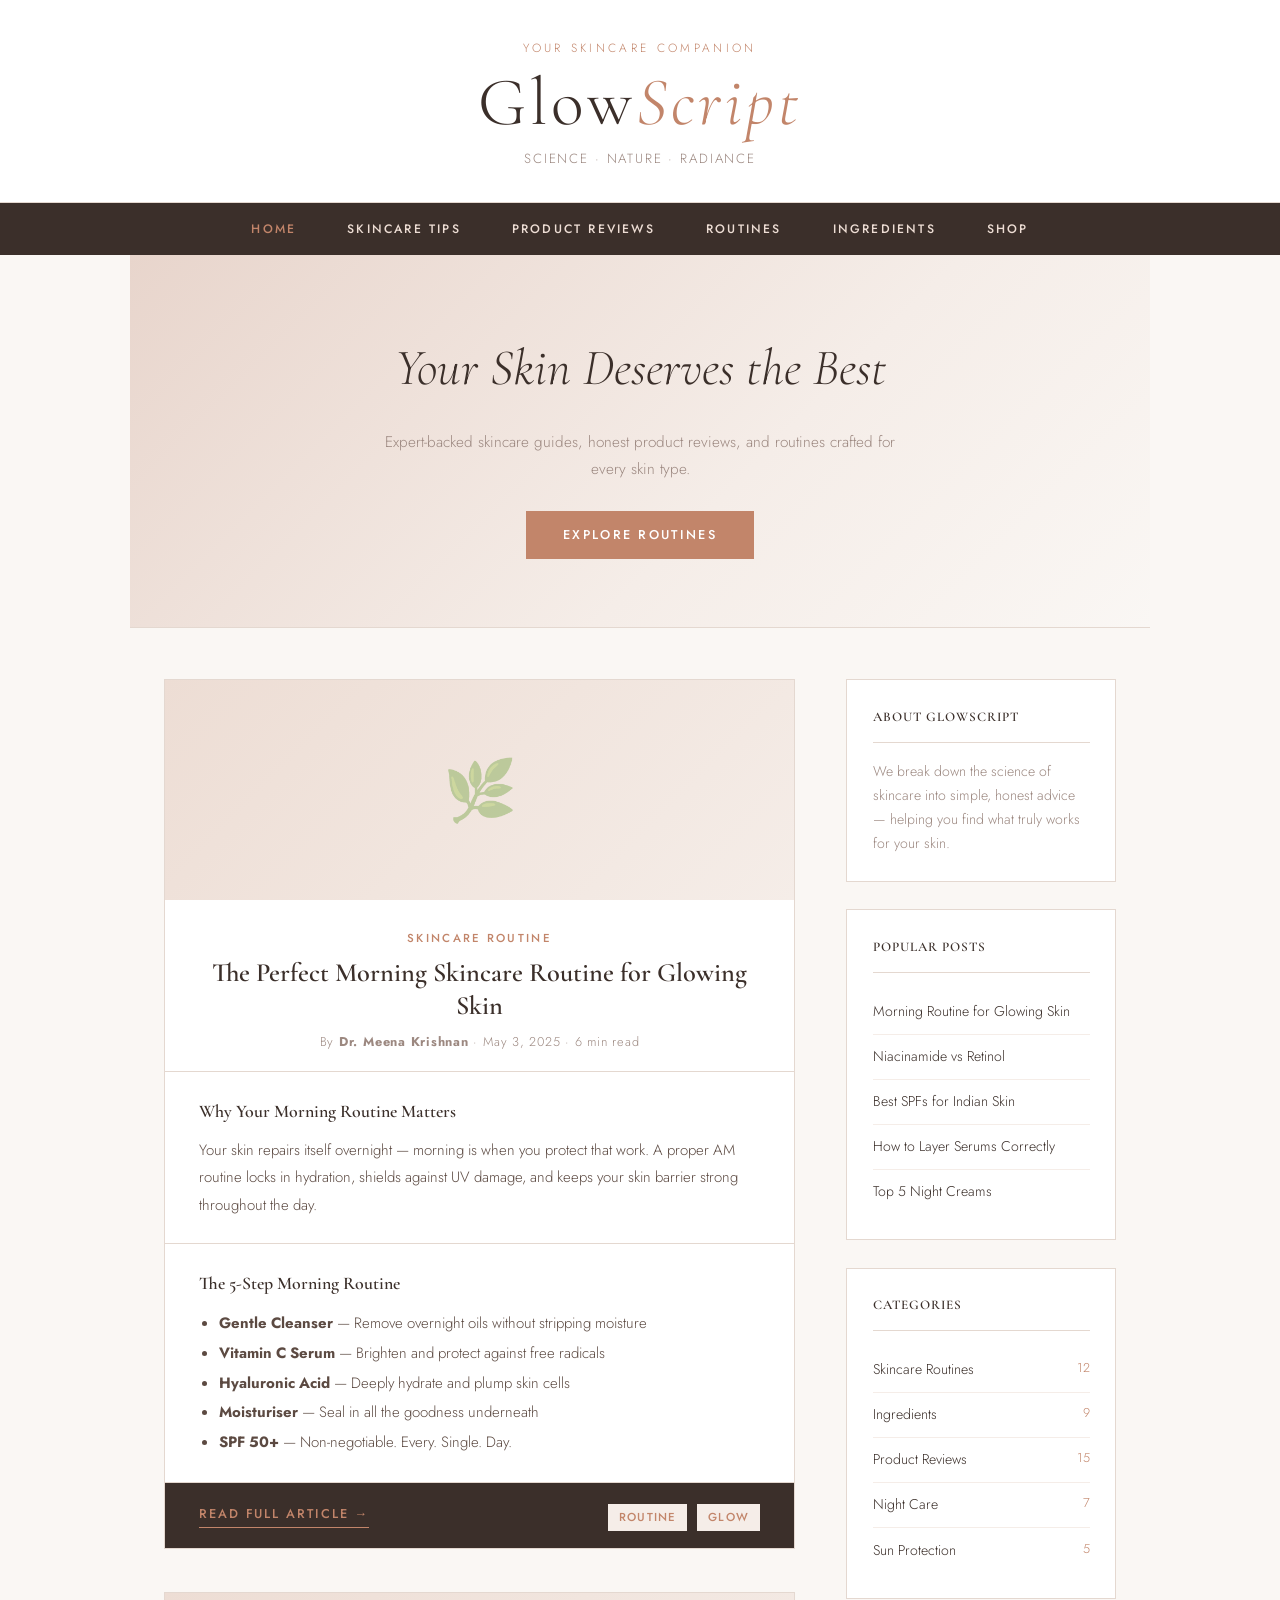
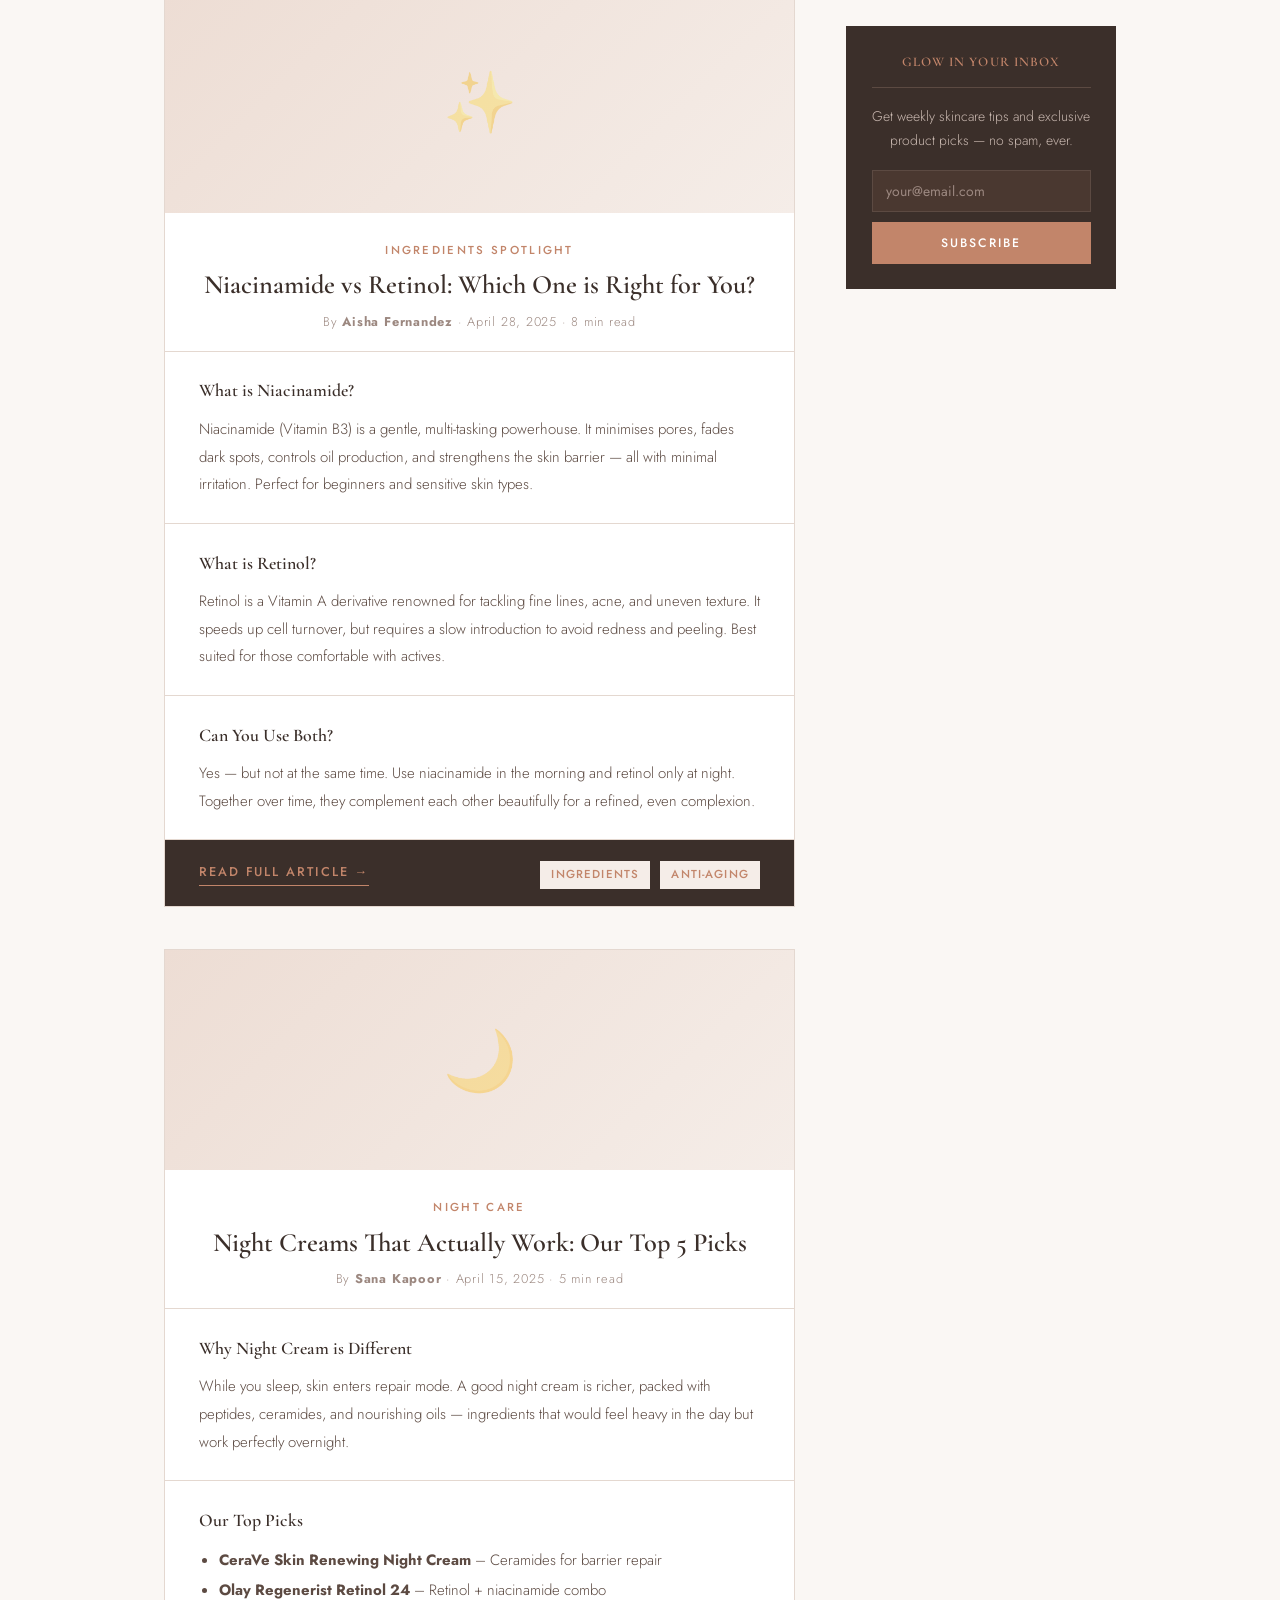
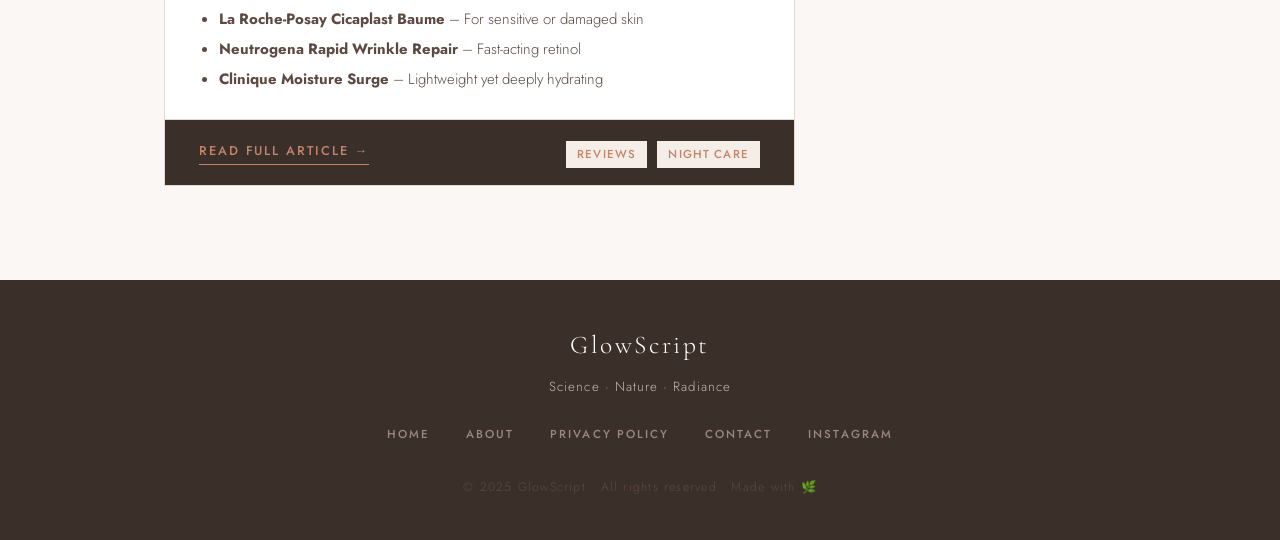
==== Day 2/Task 1/index.html @ 29b2f8ce "Added new folder" ====
<!DOCTYPE html>
<html lang="en">
<head>
  <meta charset="UTF-8" />
  <meta name="viewport" content="width=device-width, initial-scale=1.0"/>
  <title>GlowScript – Skincare Blog</title>
  <link href="https://fonts.googleapis.com/css2?family=Cormorant+Garamond:ital,wght@0,300;0,400;0,600;1,300;1,400&family=Jost:wght@300;400;500;600&display=swap" rel="stylesheet"/>
  <style>
    *, *::before, *::after { box-sizing: border-box; margin: 0; padding: 0; }

    :root {
      --rose:    #c2856a;
      --blush:   #f5ede8;
      --petal:   #edddd4;
      --cream:   #faf7f4;
      --bark:    #3b2f2a;
      --muted:   #9c8880;
      --border:  #e4d8d0;
      --white:   #ffffff;
    }

    html { font-size: 17px; scroll-behavior: smooth; }

    body {
      background: var(--cream);
      color: var(--bark);
      font-family: 'Jost', sans-serif;
      font-weight: 300;
      line-height: 1.8;
    }

    /* ════════════════════════
       HEADER
    ════════════════════════ */
    header {
      background: var(--white);
      border-bottom: 1px solid var(--border);
      padding: 2.2rem 2rem 1.8rem;
      text-align: center;
    }

    header p.tagline-top {
      font-size: 0.7rem;
      letter-spacing: 0.28em;
      text-transform: uppercase;
      color: var(--rose);
      margin-bottom: 0.6rem;
    }

    header h1 {
      font-family: 'Cormorant Garamond', serif;
      font-size: clamp(2.6rem, 6vw, 4rem);
      font-weight: 300;
      letter-spacing: 0.06em;
      color: var(--bark);
      line-height: 1;
    }

    header h1 em {
      font-style: italic;
      color: var(--rose);
    }

    header p.tagline-bottom {
      font-size: 0.78rem;
      letter-spacing: 0.14em;
      color: var(--muted);
      margin-top: 0.6rem;
      text-transform: uppercase;
    }

    /* ════════════════════════
       NAV
    ════════════════════════ */
    nav {
      background: var(--bark);
    }

    nav ul {
      list-style: none;
      display: flex;
      justify-content: center;
      flex-wrap: wrap;
      max-width: 960px;
      margin: 0 auto;
    }

    nav ul li a {
      display: block;
      padding: 0.9rem 1.5rem;
      text-decoration: none;
      color: var(--petal);
      font-size: 0.72rem;
      letter-spacing: 0.18em;
      text-transform: uppercase;
      font-weight: 500;
      transition: color 0.2s;
    }

    nav ul li a:hover,
    nav ul li a.active {
      color: var(--rose);
    }

    /* ════════════════════════
       HERO BANNER (section inside main)
    ════════════════════════ */
    .hero {
      background: linear-gradient(135deg, #e8d5cc 0%, #f5ede8 60%, #faf7f4 100%);
      padding: 4rem 2rem;
      text-align: center;
      border-bottom: 1px solid var(--border);
    }

    .hero h2 {
      font-family: 'Cormorant Garamond', serif;
      font-size: clamp(1.8rem, 4vw, 3rem);
      font-weight: 300;
      font-style: italic;
      color: var(--bark);
      margin-bottom: 0.8rem;
    }

    .hero p {
      font-size: 0.9rem;
      color: var(--muted);
      max-width: 520px;
      margin: 0 auto 1.6rem;
    }

    .hero a.btn {
      display: inline-block;
      padding: 0.75rem 2.2rem;
      background: var(--rose);
      color: var(--white);
      text-decoration: none;
      font-size: 0.75rem;
      letter-spacing: 0.18em;
      text-transform: uppercase;
      font-weight: 500;
      transition: background 0.25s;
    }

    .hero a.btn:hover { background: var(--bark); }

    /* ════════════════════════
       MAIN LAYOUT
    ════════════════════════ */
    main {
      max-width: 1020px;
      margin: 0 auto;
    }

    .content-wrap {
      display: grid;
      grid-template-columns: 1fr 270px;
      gap: 3rem;
      padding: 3rem 2rem;
      align-items: start;
    }

    /* ════════════════════════
       ARTICLES
    ════════════════════════ */
    article {
      background: var(--white);
      border: 1px solid var(--border);
      margin-bottom: 2.5rem;
      overflow: hidden;
    }

    /* article image placeholder */
    article figure {
      width: 100%;
      height: 220px;
      background: linear-gradient(135deg, var(--petal), var(--blush));
      display: flex;
      align-items: center;
      justify-content: center;
      overflow: hidden;
    }

    article figure img {
      width: 100%;
      height: 100%;
      object-fit: cover;
      display: block;
    }

    article figure figcaption {
      display: none;
    }

    /* fallback emoji label when no real img */
    article figure span {
      font-size: 3.5rem;
      opacity: 0.35;
    }

    article header {
      padding: 1.6rem 2rem 1rem;
      border-bottom: 1px solid var(--border);
    }

    article header .category {
      font-size: 0.68rem;
      letter-spacing: 0.2em;
      text-transform: uppercase;
      color: var(--rose);
      font-weight: 500;
      margin-bottom: 0.5rem;
    }

    article header h2 {
      font-family: 'Cormorant Garamond', serif;
      font-size: 1.55rem;
      font-weight: 600;
      line-height: 1.25;
      color: var(--bark);
    }

    article header p.meta {
      margin-top: 0.5rem;
      font-size: 0.75rem;
      color: var(--muted);
      letter-spacing: 0.06em;
    }

    article section {
      padding: 1.4rem 2rem;
      border-bottom: 1px solid var(--border);
    }

    article section h3 {
      font-family: 'Cormorant Garamond', serif;
      font-size: 1.05rem;
      font-weight: 600;
      color: var(--bark);
      margin-bottom: 0.5rem;
    }

    article section p {
      font-size: 0.88rem;
      color: #5c4a42;
      line-height: 1.85;
    }

    article section ul {
      padding-left: 1.2rem;
      font-size: 0.88rem;
      color: #5c4a42;
      line-height: 2;
    }

    article footer {
      padding: 1rem 2rem;
      display: flex;
      align-items: center;
      justify-content: space-between;
      flex-wrap: wrap;
      gap: 0.5rem;
    }

    article footer a.read-more {
      font-size: 0.75rem;
      letter-spacing: 0.15em;
      text-transform: uppercase;
      color: var(--rose);
      text-decoration: none;
      font-weight: 500;
      border-bottom: 1px solid var(--rose);
      padding-bottom: 1px;
      transition: color 0.2s, border-color 0.2s;
    }

    article footer a.read-more:hover {
      color: var(--bark);
      border-color: var(--bark);
    }

    article footer .tags span {
      display: inline-block;
      background: var(--blush);
      color: var(--rose);
      font-size: 0.68rem;
      letter-spacing: 0.1em;
      text-transform: uppercase;
      padding: 0.2rem 0.65rem;
      margin-left: 0.3rem;
      font-weight: 500;
    }

    /* ════════════════════════
       ASIDE / SIDEBAR
    ════════════════════════ */
    aside {
      position: sticky;
      top: 2rem;
    }

    aside section {
      background: var(--white);
      border: 1px solid var(--border);
      padding: 1.5rem;
      margin-bottom: 1.6rem;
    }

    aside section h4 {
      font-family: 'Cormorant Garamond', serif;
      font-size: 1rem;
      font-weight: 600;
      color: var(--bark);
      letter-spacing: 0.08em;
      padding-bottom: 0.7rem;
      border-bottom: 1px solid var(--border);
      margin-bottom: 1rem;
      text-transform: uppercase;
      font-size: 0.78rem;
    }

    aside section p {
      font-size: 0.83rem;
      color: var(--muted);
      line-height: 1.7;
    }

    aside section ul {
      list-style: none;
    }

    aside section ul li {
      padding: 0.55rem 0;
      border-bottom: 1px solid var(--blush);
      font-size: 0.83rem;
    }

    aside section ul li:last-child { border: none; }

    aside section ul li a {
      color: var(--bark);
      text-decoration: none;
      transition: color 0.2s;
    }

    aside section ul li a:hover { color: var(--rose); }

    aside section ul li span {
      float: right;
      color: var(--rose);
      font-size: 0.75rem;
    }

    /* newsletter box */
    aside .newsletter {
      background: var(--bark);
      border: none;
      color: var(--cream);
      text-align: center;
    }

    aside .newsletter h4 {
      color: var(--rose);
      border-color: #5c4a42;
    }

    aside .newsletter p {
      color: #c9b8b0;
      font-size: 0.82rem;
      margin-bottom: 1rem;
    }

    aside .newsletter input {
      width: 100%;
      padding: 0.6rem 0.8rem;
      border: 1px solid #5c4a42;
      background: #4a3830;
      color: var(--cream);
      font-family: 'Jost', sans-serif;
      font-size: 0.82rem;
      margin-bottom: 0.6rem;
      outline: none;
    }

    aside .newsletter input::placeholder { color: #9c8880; }

    aside .newsletter button {
      width: 100%;
      padding: 0.7rem;
      background: var(--rose);
      color: var(--white);
      border: none;
      font-family: 'Jost', sans-serif;
      font-size: 0.72rem;
      letter-spacing: 0.18em;
      text-transform: uppercase;
      font-weight: 500;
      cursor: pointer;
      transition: background 0.2s;
    }

    aside .newsletter button:hover { background: #a86d52; }

    /* ════════════════════════
       FOOTER
    ════════════════════════ */
    footer {
      background: var(--bark);
      color: #c9b8b0;
      padding: 2.5rem 2rem;
      text-align: center;
    }

    footer h3 {
      font-family: 'Cormorant Garamond', serif;
      font-size: 1.5rem;
      font-weight: 300;
      color: var(--white);
      margin-bottom: 0.4rem;
      letter-spacing: 0.1em;
    }

    footer p {
      font-size: 0.78rem;
      letter-spacing: 0.08em;
      margin-top: 0.3rem;
    }

    footer nav ul {
      justify-content: center;
      background: transparent;
      margin-top: 1.2rem;
      gap: 0.5rem;
    }

    footer nav ul li a {
      color: #9c8880;
      font-size: 0.68rem;
      padding: 0.3rem 0.8rem;
    }

    footer nav ul li a:hover { color: var(--rose); }

    footer p.copy {
      margin-top: 1.5rem;
      font-size: 0.72rem;
      color: #5c4a42;
      letter-spacing: 0.1em;
    }

    /* ════════════════════════
       RESPONSIVE
    ════════════════════════ */
    @media (max-width: 700px) {
      .content-wrap {
        grid-template-columns: 1fr;
      }
      aside { position: static; }
    }
  </style>
</head>
<body>

  <!-- ── SITE HEADER ── -->
  <header>
    <p class="tagline-top">Your Skincare Companion</p>
    <h1>Glow<em>Script</em></h1>
    <p class="tagline-bottom">Science · Nature · Radiance</p>
  </header>

  <!-- ── SITE NAV ── -->
  <nav>
    <ul>
      <li><a href="#" class="active">Home</a></li>
      <li><a href="#">Skincare Tips</a></li>
      <li><a href="#">Product Reviews</a></li>
      <li><a href="#">Routines</a></li>
      <li><a href="#">Ingredients</a></li>
      <li><a href="#">Shop</a></li>
    </ul>
  </nav>

  <!-- ── MAIN ── -->
  <main>

    <!-- Hero Banner -->
    <section class="hero">
      <h2>Your Skin Deserves the Best</h2>
      <p>Expert-backed skincare guides, honest product reviews, and routines crafted for every skin type.</p>
      <a href="#" class="btn">Explore Routines</a>
    </section>

    <!-- Blog + Sidebar -->
    <section class="content-wrap">

      <!-- ── ARTICLES ── -->
      <section>

        <!-- Article 1 -->
        <article>
          <figure>
            <span>🌿</span>
          </figure>
          <header>
            <p class="category">Skincare Routine</p>
            <h2>The Perfect Morning Skincare Routine for Glowing Skin</h2>
            <p class="meta">By <strong>Dr. Meena Krishnan</strong> · May 3, 2025 · 6 min read</p>
          </header>
          <section>
            <h3>Why Your Morning Routine Matters</h3>
            <p>
              Your skin repairs itself overnight — morning is when you protect that work. 
              A proper AM routine locks in hydration, shields against UV damage, and keeps 
              your skin barrier strong throughout the day.
            </p>
          </section>
          <section>
            <h3>The 5-Step Morning Routine</h3>
            <ul>
              <li><strong>Gentle Cleanser</strong> — Remove overnight oils without stripping moisture</li>
              <li><strong>Vitamin C Serum</strong> — Brighten and protect against free radicals</li>
              <li><strong>Hyaluronic Acid</strong> — Deeply hydrate and plump skin cells</li>
              <li><strong>Moisturiser</strong> — Seal in all the goodness underneath</li>
              <li><strong>SPF 50+</strong> — Non-negotiable. Every. Single. Day.</li>
            </ul>
          </section>
          <footer>
            <a href="#" class="read-more">Read Full Article →</a>
            <span class="tags">
              <span>Routine</span>
              <span>Glow</span>
            </span>
          </footer>
        </article>

        <!-- Article 2 -->
        <article>
          <figure>
            <span>✨</span>
          </figure>
          <header>
            <p class="category">Ingredients Spotlight</p>
            <h2>Niacinamide vs Retinol: Which One is Right for You?</h2>
            <p class="meta">By <strong>Aisha Fernandez</strong> · April 28, 2025 · 8 min read</p>
          </header>
          <section>
            <h3>What is Niacinamide?</h3>
            <p>
              Niacinamide (Vitamin B3) is a gentle, multi-tasking powerhouse. It minimises pores, 
              fades dark spots, controls oil production, and strengthens the skin barrier — 
              all with minimal irritation. Perfect for beginners and sensitive skin types.
            </p>
          </section>
          <section>
            <h3>What is Retinol?</h3>
            <p>
              Retinol is a Vitamin A derivative renowned for tackling fine lines, acne, 
              and uneven texture. It speeds up cell turnover, but requires a slow introduction 
              to avoid redness and peeling. Best suited for those comfortable with actives.
            </p>
          </section>
          <section>
            <h3>Can You Use Both?</h3>
            <p>
              Yes — but not at the same time. Use niacinamide in the morning and retinol 
              only at night. Together over time, they complement each other beautifully 
              for a refined, even complexion.
            </p>
          </section>
          <footer>
            <a href="#" class="read-more">Read Full Article →</a>
            <span class="tags">
              <span>Ingredients</span>
              <span>Anti-Aging</span>
            </span>
          </footer>
        </article>

        <!-- Article 3 -->
        <article>
          <figure>
            <span>🌙</span>
          </figure>
          <header>
            <p class="category">Night Care</p>
            <h2>Night Creams That Actually Work: Our Top 5 Picks</h2>
            <p class="meta">By <strong>Sana Kapoor</strong> · April 15, 2025 · 5 min read</p>
          </header>
          <section>
            <h3>Why Night Cream is Different</h3>
            <p>
              While you sleep, skin enters repair mode. A good night cream is richer, 
              packed with peptides, ceramides, and nourishing oils — ingredients that 
              would feel heavy in the day but work perfectly overnight.
            </p>
          </section>
          <section>
            <h3>Our Top Picks</h3>
            <ul>
              <li><strong>CeraVe Skin Renewing Night Cream</strong> – Ceramides for barrier repair</li>
              <li><strong>Olay Regenerist Retinol 24</strong> – Retinol + niacinamide combo</li>
              <li><strong>La Roche-Posay Cicaplast Baume</strong> – For sensitive or damaged skin</li>
              <li><strong>Neutrogena Rapid Wrinkle Repair</strong> – Fast-acting retinol</li>
              <li><strong>Clinique Moisture Surge</strong> – Lightweight yet deeply hydrating</li>
            </ul>
          </section>
          <footer>
            <a href="#" class="read-more">Read Full Article →</a>
            <span class="tags">
              <span>Reviews</span>
              <span>Night Care</span>
            </span>
          </footer>
        </article>

      </section>
      <!-- ── END ARTICLES ── -->

      <!-- ── SIDEBAR ── -->
      <aside>

        <section>
          <h4>About GlowScript</h4>
          <p>We break down the science of skincare into simple, honest advice — helping you find what truly works for your skin.</p>
        </section>

        <section>
          <h4>Popular Posts</h4>
          <ul>
            <li><a href="#">Morning Routine for Glowing Skin</a></li>
            <li><a href="#">Niacinamide vs Retinol</a></li>
            <li><a href="#">Best SPFs for Indian Skin</a></li>
            <li><a href="#">How to Layer Serums Correctly</a></li>
            <li><a href="#">Top 5 Night Creams</a></li>
          </ul>
        </section>

        <section>
          <h4>Categories</h4>
          <ul>
            <li><a href="#">Skincare Routines</a> <span>12</span></li>
            <li><a href="#">Ingredients</a> <span>9</span></li>
            <li><a href="#">Product Reviews</a> <span>15</span></li>
            <li><a href="#">Night Care</a> <span>7</span></li>
            <li><a href="#">Sun Protection</a> <span>5</span></li>
          </ul>
        </section>

        <section class="newsletter">
          <h4>Glow in Your Inbox</h4>
          <p>Get weekly skincare tips and exclusive product picks — no spam, ever.</p>
          <input type="email" placeholder="your@email.com" />
          <button type="button">Subscribe</button>
        </section>

      </aside>
      <!-- ── END SIDEBAR ── -->

    </section>
    <!-- ── END CONTENT WRAP ── -->

  </main>

  <!-- ── SITE FOOTER ── -->
  <footer>
    <h3>GlowScript</h3>
    <p>Science · Nature · Radiance</p>
    <nav>
      <ul>
        <li><a href="#">Home</a></li>
        <li><a href="#">About</a></li>
        <li><a href="#">Privacy Policy</a></li>
        <li><a href="#">Contact</a></li>
        <li><a href="#">Instagram</a></li>
      </ul>
    </nav>
    <p class="copy">© 2025 GlowScript · All rights reserved · Made with 🌿</p>
  </footer>

</body>
</html>
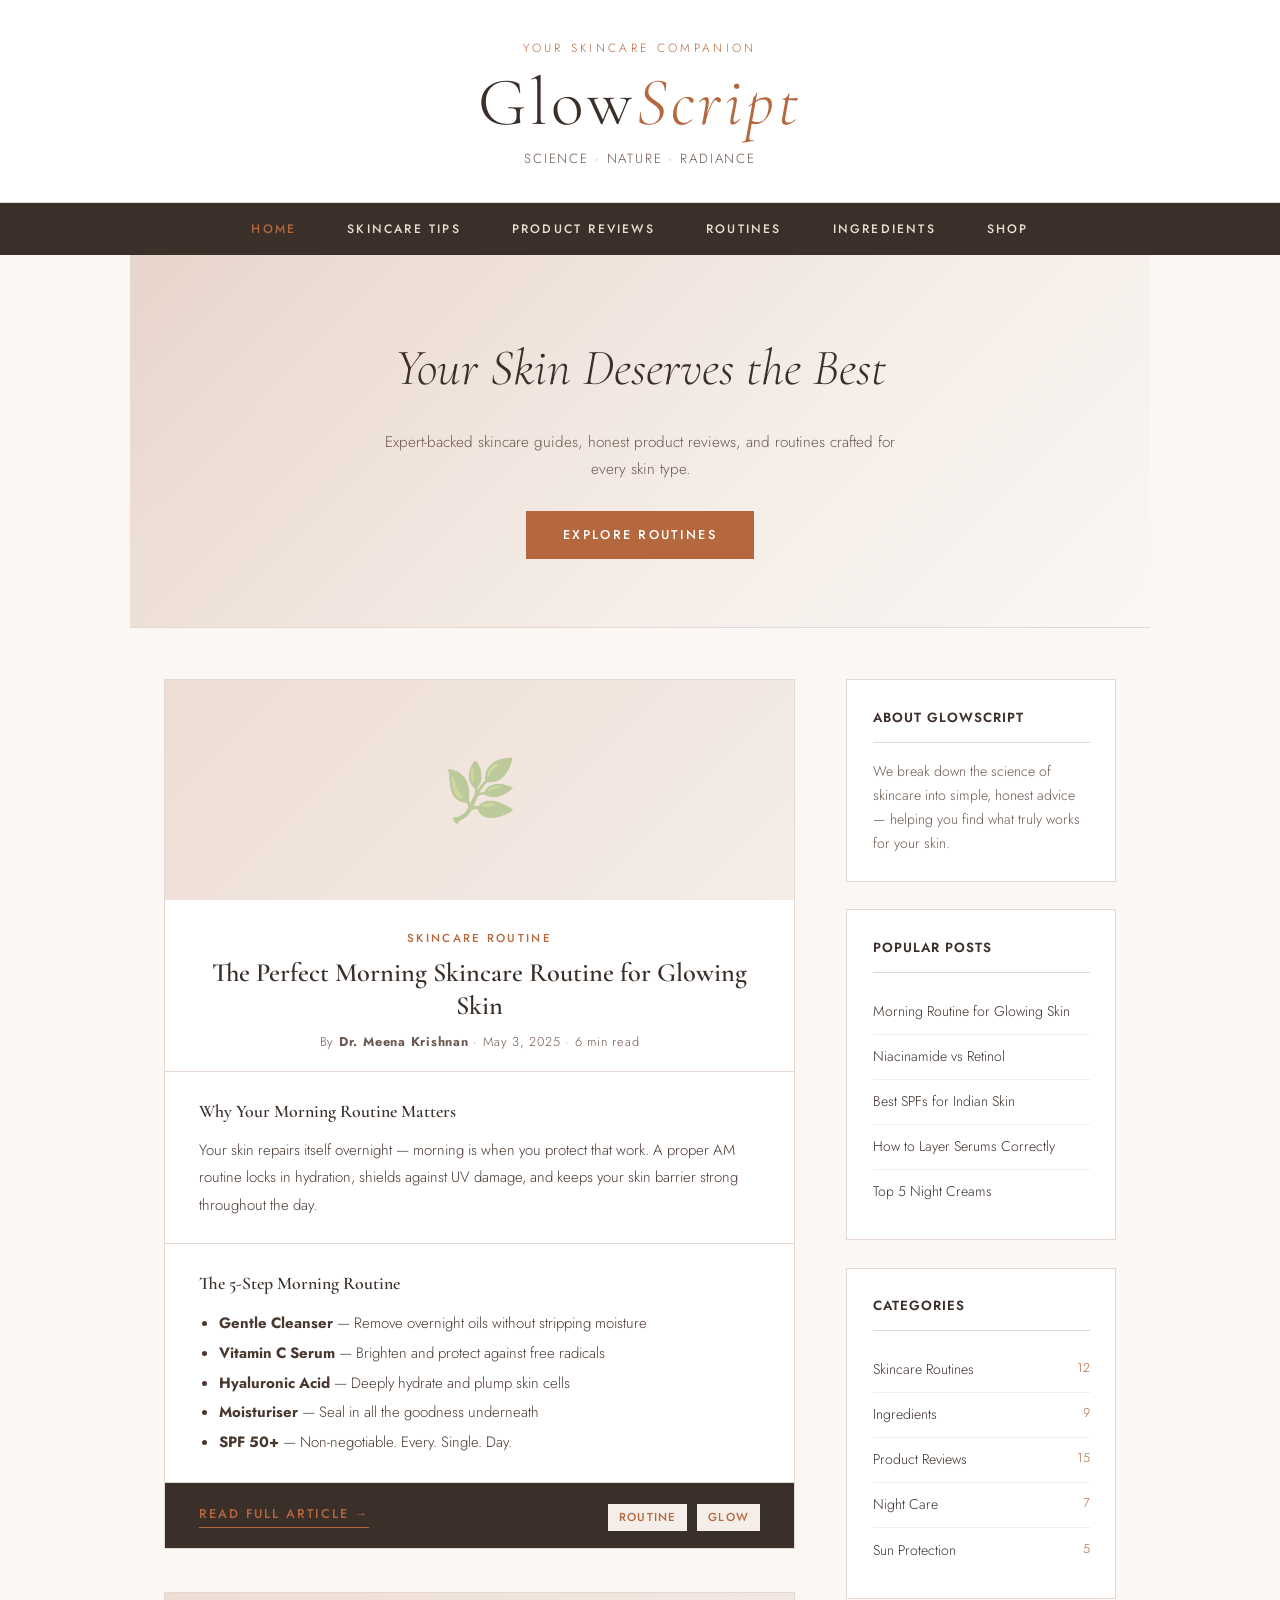
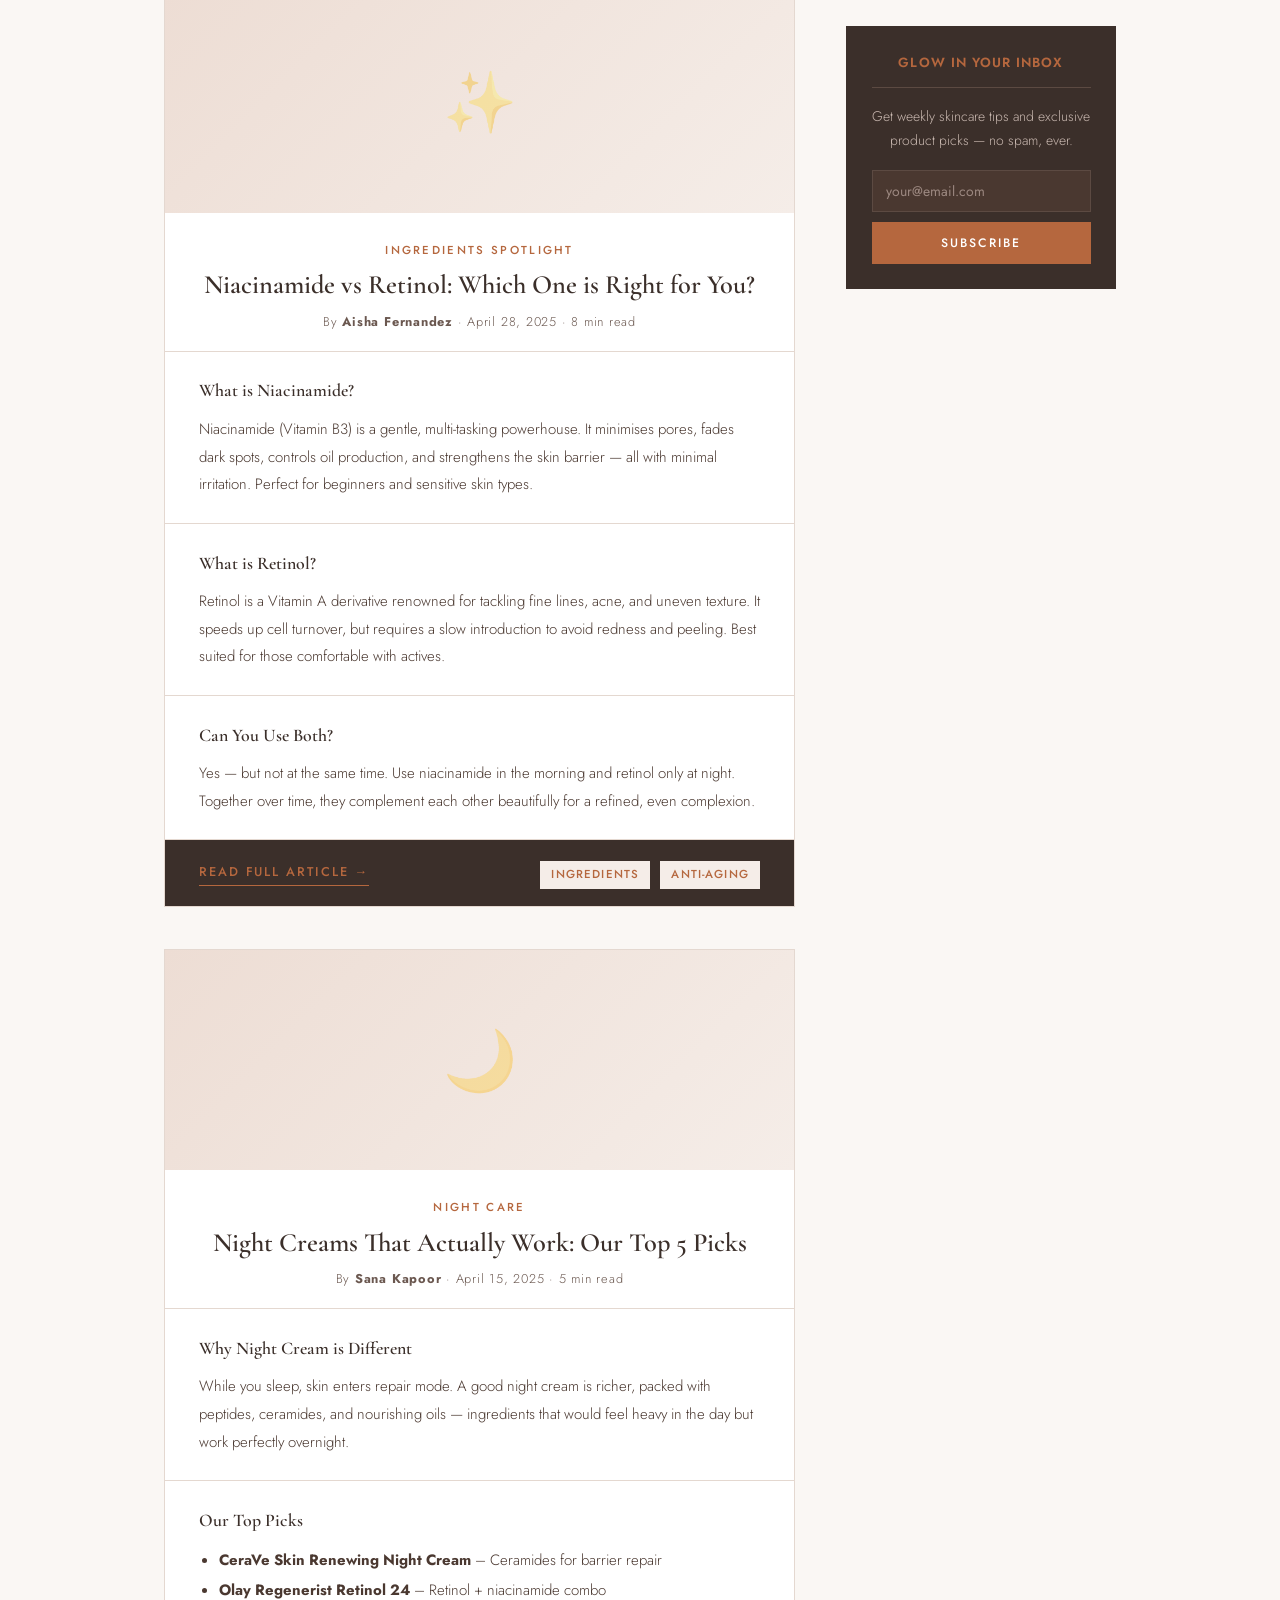
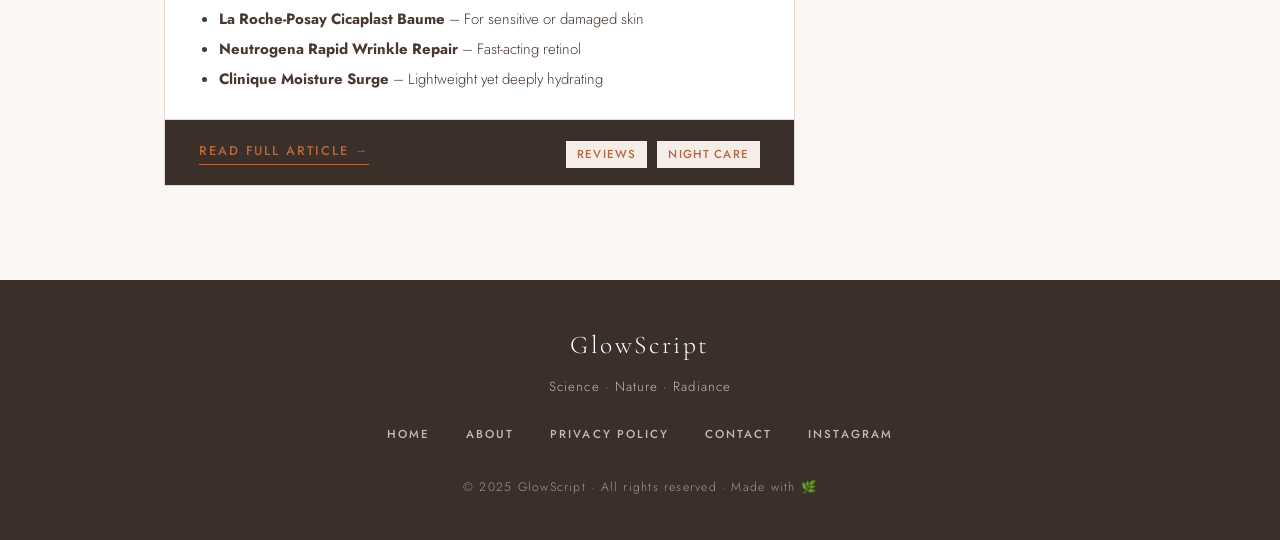
==== commit 7dc49687: "Added new folder" ====
--- a/Day 2/Task 1/index.html
+++ b/Day 2/Task 1/index.html
@@ -9,12 +9,12 @@
     *, *::before, *::after { box-sizing: border-box; margin: 0; padding: 0; }
 
     :root {
-      --rose:    #c2856a;
+      --rose:    #b5673e; /* FIX 6: darkened from #c2856a for contrast */
       --blush:   #f5ede8;
       --petal:   #edddd4;
       --cream:   #faf7f4;
       --bark:    #3b2f2a;
-      --muted:   #9c8880;
+      --muted:   #6b5850; /* FIX 6: darkened from #9c8880 for contrast */
       --border:  #e4d8d0;
       --white:   #ffffff;
     }
@@ -29,9 +29,23 @@
       line-height: 1.8;
     }
 
-    /* ════════════════════════
-       HEADER
-    ════════════════════════ */
+    /* FIX 9: Skip link */
+    .skip-link {
+      position: absolute;
+      top: -100%;
+      left: 1rem;
+      background: var(--bark);
+      color: var(--white);
+      padding: 0.6rem 1.2rem;
+      font-size: 0.85rem;
+      font-weight: 500;
+      text-decoration: none;
+      z-index: 9999;
+      border-radius: 0 0 4px 4px;
+    }
+    .skip-link:focus { top: 0; }
+
+    /* ════════════════════════ HEADER ════════════════════════ */
     header {
       background: var(--white);
       border-bottom: 1px solid var(--border);
@@ -69,12 +83,8 @@
       text-transform: uppercase;
     }
 
-    /* ════════════════════════
-       NAV
-    ════════════════════════ */
-    nav {
-      background: var(--bark);
-    }
+    /* ════════════════════════ NAV ════════════════════════ */
+    nav { background: var(--bark); }
 
     nav ul {
       list-style: none;
@@ -98,13 +108,9 @@
     }
 
     nav ul li a:hover,
-    nav ul li a.active {
-      color: var(--rose);
-    }
-
-    /* ════════════════════════
-       HERO BANNER (section inside main)
-    ════════════════════════ */
+    nav ul li a[aria-current="page"] { color: var(--rose); }
+
+    /* ════════════════════════ HERO ════════════════════════ */
     .hero {
       background: linear-gradient(135deg, #e8d5cc 0%, #f5ede8 60%, #faf7f4 100%);
       padding: 4rem 2rem;
@@ -143,13 +149,8 @@
 
     .hero a.btn:hover { background: var(--bark); }
 
-    /* ════════════════════════
-       MAIN LAYOUT
-    ════════════════════════ */
-    main {
-      max-width: 1020px;
-      margin: 0 auto;
-    }
+    /* ════════════════════════ MAIN LAYOUT ════════════════════════ */
+    main { max-width: 1020px; margin: 0 auto; }
 
     .content-wrap {
       display: grid;
@@ -159,9 +160,7 @@
       align-items: start;
     }
 
-    /* ════════════════════════
-       ARTICLES
-    ════════════════════════ */
+    /* ════════════════════════ ARTICLES ════════════════════════ */
     article {
       background: var(--white);
       border: 1px solid var(--border);
@@ -169,7 +168,6 @@
       overflow: hidden;
     }
 
-    /* article image placeholder */
     article figure {
       width: 100%;
       height: 220px;
@@ -187,12 +185,8 @@
       display: block;
     }
 
-    article figure figcaption {
-      display: none;
-    }
-
-    /* fallback emoji label when no real img */
-    article figure span {
+    /* FIX 10: emoji spans hidden from screen readers */
+    article figure span[aria-hidden="true"] {
       font-size: 3.5rem;
       opacity: 0.35;
     }
@@ -241,14 +235,14 @@
 
     article section p {
       font-size: 0.88rem;
-      color: #5c4a42;
+      color: #4a3830;
       line-height: 1.85;
     }
 
     article section ul {
       padding-left: 1.2rem;
       font-size: 0.88rem;
-      color: #5c4a42;
+      color: #4a3830;
       line-height: 2;
     }
 
@@ -290,13 +284,8 @@
       font-weight: 500;
     }
 
-    /* ════════════════════════
-       ASIDE / SIDEBAR
-    ════════════════════════ */
-    aside {
-      position: sticky;
-      top: 2rem;
-    }
+    /* ════════════════════════ ASIDE ════════════════════════ */
+    aside { position: sticky; top: 2rem; }
 
     aside section {
       background: var(--white);
@@ -306,8 +295,7 @@
     }
 
     aside section h4 {
-      font-family: 'Cormorant Garamond', serif;
-      font-size: 1rem;
+      font-size: 0.78rem;
       font-weight: 600;
       color: var(--bark);
       letter-spacing: 0.08em;
@@ -315,7 +303,6 @@
       border-bottom: 1px solid var(--border);
       margin-bottom: 1rem;
       text-transform: uppercase;
-      font-size: 0.78rem;
     }
 
     aside section p {
@@ -324,9 +311,7 @@
       line-height: 1.7;
     }
 
-    aside section ul {
-      list-style: none;
-    }
+    aside section ul { list-style: none; }
 
     aside section ul li {
       padding: 0.55rem 0;
@@ -350,7 +335,7 @@
       font-size: 0.75rem;
     }
 
-    /* newsletter box */
+    /* newsletter */
     aside .newsletter {
       background: var(--bark);
       border: none;
@@ -369,7 +354,18 @@
       margin-bottom: 1rem;
     }
 
-    aside .newsletter input {
+    /* FIX 8: visually hidden label */
+    .visually-hidden {
+      position: absolute;
+      width: 1px; height: 1px;
+      padding: 0; margin: -1px;
+      overflow: hidden;
+      clip: rect(0,0,0,0);
+      white-space: nowrap;
+      border: 0;
+    }
+
+    aside .newsletter input[type="email"] {
       width: 100%;
       padding: 0.6rem 0.8rem;
       border: 1px solid #5c4a42;
@@ -381,7 +377,7 @@
       outline: none;
     }
 
-    aside .newsletter input::placeholder { color: #9c8880; }
+    aside .newsletter input[type="email"]::placeholder { color: #9c8880; }
 
     aside .newsletter button {
       width: 100%;
@@ -398,11 +394,9 @@
       transition: background 0.2s;
     }
 
-    aside .newsletter button:hover { background: #a86d52; }
-
-    /* ════════════════════════
-       FOOTER
-    ════════════════════════ */
+    aside .newsletter button:hover { background: #8f4f2e; }
+
+    /* ════════════════════════ FOOTER ════════════════════════ */
     footer {
       background: var(--bark);
       color: #c9b8b0;
@@ -419,7 +413,7 @@
       letter-spacing: 0.1em;
     }
 
-    footer p {
+    footer > p {
       font-size: 0.78rem;
       letter-spacing: 0.08em;
       margin-top: 0.3rem;
@@ -433,7 +427,7 @@
     }
 
     footer nav ul li a {
-      color: #9c8880;
+      color: #c9b8b0; /* FIX 6: lightened for contrast on dark bg */
       font-size: 0.68rem;
       padding: 0.3rem 0.8rem;
     }
@@ -443,22 +437,21 @@
     footer p.copy {
       margin-top: 1.5rem;
       font-size: 0.72rem;
-      color: #5c4a42;
+      color: #a89890;
       letter-spacing: 0.1em;
     }
 
-    /* ════════════════════════
-       RESPONSIVE
-    ════════════════════════ */
+    /* ════════════════════════ RESPONSIVE ════════════════════════ */
     @media (max-width: 700px) {
-      .content-wrap {
-        grid-template-columns: 1fr;
-      }
+      .content-wrap { grid-template-columns: 1fr; }
       aside { position: static; }
     }
   </style>
 </head>
 <body>
+
+  <!-- FIX 9: Skip to main content link for keyboard users -->
+  <a class="skip-link" href="#main-content">Skip to main content</a>
 
   <!-- ── SITE HEADER ── -->
   <header>
@@ -467,10 +460,10 @@
     <p class="tagline-bottom">Science · Nature · Radiance</p>
   </header>
 
-  <!-- ── SITE NAV ── -->
-  <nav>
+  <!-- ── SITE NAV ── FIX 2: aria-label added -->
+  <nav aria-label="Main navigation">
     <ul>
-      <li><a href="#" class="active">Home</a></li>
+      <li><a href="#" aria-current="page">Home</a></li><!-- FIX 7 -->
       <li><a href="#">Skincare Tips</a></li>
       <li><a href="#">Product Reviews</a></li>
       <li><a href="#">Routines</a></li>
@@ -480,25 +473,26 @@
   </nav>
 
   <!-- ── MAIN ── -->
-  <main>
+  <main id="main-content">
 
     <!-- Hero Banner -->
-    <section class="hero">
+    <section class="hero" aria-label="Welcome banner">
       <h2>Your Skin Deserves the Best</h2>
       <p>Expert-backed skincare guides, honest product reviews, and routines crafted for every skin type.</p>
       <a href="#" class="btn">Explore Routines</a>
     </section>
 
     <!-- Blog + Sidebar -->
-    <section class="content-wrap">
+    <section class="content-wrap" aria-label="Blog content">
 
       <!-- ── ARTICLES ── -->
-      <section>
+      <section aria-label="Blog articles">
 
         <!-- Article 1 -->
         <article>
-          <figure>
-            <span>🌿</span>
+          <!-- FIX 4: figure has role + aria-label; FIX 10: emoji is aria-hidden -->
+          <figure role="img" aria-label="Decorative plant illustration for morning routine article">
+            <span aria-hidden="true">🌿</span>
           </figure>
           <header>
             <p class="category">Skincare Routine</p>
@@ -508,8 +502,8 @@
           <section>
             <h3>Why Your Morning Routine Matters</h3>
             <p>
-              Your skin repairs itself overnight — morning is when you protect that work. 
-              A proper AM routine locks in hydration, shields against UV damage, and keeps 
+              Your skin repairs itself overnight — morning is when you protect that work.
+              A proper AM routine locks in hydration, shields against UV damage, and keeps
               your skin barrier strong throughout the day.
             </p>
           </section>
@@ -524,8 +518,8 @@
             </ul>
           </section>
           <footer>
-            <a href="#" class="read-more">Read Full Article →</a>
-            <span class="tags">
+            <a href="#" class="read-more" aria-label="Read full article: Morning Skincare Routine">Read Full Article →</a>
+            <span class="tags" aria-label="Tags">
               <span>Routine</span>
               <span>Glow</span>
             </span>
@@ -534,8 +528,8 @@
 
         <!-- Article 2 -->
         <article>
-          <figure>
-            <span>✨</span>
+          <figure role="img" aria-label="Decorative sparkle illustration for ingredients article">
+            <span aria-hidden="true">✨</span>
           </figure>
           <header>
             <p class="category">Ingredients Spotlight</p>
@@ -545,30 +539,30 @@
           <section>
             <h3>What is Niacinamide?</h3>
             <p>
-              Niacinamide (Vitamin B3) is a gentle, multi-tasking powerhouse. It minimises pores, 
-              fades dark spots, controls oil production, and strengthens the skin barrier — 
+              Niacinamide (Vitamin B3) is a gentle, multi-tasking powerhouse. It minimises pores,
+              fades dark spots, controls oil production, and strengthens the skin barrier —
               all with minimal irritation. Perfect for beginners and sensitive skin types.
             </p>
           </section>
           <section>
             <h3>What is Retinol?</h3>
             <p>
-              Retinol is a Vitamin A derivative renowned for tackling fine lines, acne, 
-              and uneven texture. It speeds up cell turnover, but requires a slow introduction 
+              Retinol is a Vitamin A derivative renowned for tackling fine lines, acne,
+              and uneven texture. It speeds up cell turnover, but requires a slow introduction
               to avoid redness and peeling. Best suited for those comfortable with actives.
             </p>
           </section>
           <section>
             <h3>Can You Use Both?</h3>
             <p>
-              Yes — but not at the same time. Use niacinamide in the morning and retinol 
-              only at night. Together over time, they complement each other beautifully 
+              Yes — but not at the same time. Use niacinamide in the morning and retinol
+              only at night. Together over time, they complement each other beautifully
               for a refined, even complexion.
             </p>
           </section>
           <footer>
-            <a href="#" class="read-more">Read Full Article →</a>
-            <span class="tags">
+            <a href="#" class="read-more" aria-label="Read full article: Niacinamide vs Retinol">Read Full Article →</a>
+            <span class="tags" aria-label="Tags">
               <span>Ingredients</span>
               <span>Anti-Aging</span>
             </span>
@@ -577,8 +571,8 @@
 
         <!-- Article 3 -->
         <article>
-          <figure>
-            <span>🌙</span>
+          <figure role="img" aria-label="Decorative moon illustration for night care article">
+            <span aria-hidden="true">🌙</span>
           </figure>
           <header>
             <p class="category">Night Care</p>
@@ -588,8 +582,8 @@
           <section>
             <h3>Why Night Cream is Different</h3>
             <p>
-              While you sleep, skin enters repair mode. A good night cream is richer, 
-              packed with peptides, ceramides, and nourishing oils — ingredients that 
+              While you sleep, skin enters repair mode. A good night cream is richer,
+              packed with peptides, ceramides, and nourishing oils — ingredients that
               would feel heavy in the day but work perfectly overnight.
             </p>
           </section>
@@ -604,8 +598,8 @@
             </ul>
           </section>
           <footer>
-            <a href="#" class="read-more">Read Full Article →</a>
-            <span class="tags">
+            <a href="#" class="read-more" aria-label="Read full article: Night Creams That Actually Work">Read Full Article →</a>
+            <span class="tags" aria-label="Tags">
               <span>Reviews</span>
               <span>Night Care</span>
             </span>
@@ -616,7 +610,7 @@
       <!-- ── END ARTICLES ── -->
 
       <!-- ── SIDEBAR ── -->
-      <aside>
+      <aside aria-label="Sidebar">
 
         <section>
           <h4>About GlowScript</h4>
@@ -637,34 +631,41 @@
         <section>
           <h4>Categories</h4>
           <ul>
-            <li><a href="#">Skincare Routines</a> <span>12</span></li>
-            <li><a href="#">Ingredients</a> <span>9</span></li>
-            <li><a href="#">Product Reviews</a> <span>15</span></li>
-            <li><a href="#">Night Care</a> <span>7</span></li>
-            <li><a href="#">Sun Protection</a> <span>5</span></li>
+            <li><a href="#">Skincare Routines <span aria-label="12 posts">12</span></a></li>
+            <li><a href="#">Ingredients <span aria-label="9 posts">9</span></a></li>
+            <li><a href="#">Product Reviews <span aria-label="15 posts">15</span></a></li>
+            <li><a href="#">Night Care <span aria-label="7 posts">7</span></a></li>
+            <li><a href="#">Sun Protection <span aria-label="5 posts">5</span></a></li>
           </ul>
         </section>
 
+        <!-- FIX 5 & FIX 8: label added for email input -->
         <section class="newsletter">
           <h4>Glow in Your Inbox</h4>
           <p>Get weekly skincare tips and exclusive product picks — no spam, ever.</p>
-          <input type="email" placeholder="your@email.com" />
-          <button type="button">Subscribe</button>
+          <label for="newsletter-email" class="visually-hidden">Email address</label>
+          <input
+            type="email"
+            id="newsletter-email"
+            name="newsletter-email"
+            placeholder="your@email.com"
+            aria-label="Enter your email address to subscribe"
+          />
+          <button type="button" aria-label="Subscribe to newsletter">Subscribe</button>
         </section>
 
       </aside>
       <!-- ── END SIDEBAR ── -->
 
     </section>
-    <!-- ── END CONTENT WRAP ── -->
 
   </main>
 
-  <!-- ── SITE FOOTER ── -->
+  <!-- ── SITE FOOTER ── FIX 3: aria-label on footer nav -->
   <footer>
     <h3>GlowScript</h3>
     <p>Science · Nature · Radiance</p>
-    <nav>
+    <nav aria-label="Footer navigation">
       <ul>
         <li><a href="#">Home</a></li>
         <li><a href="#">About</a></li>
@@ -673,8 +674,8 @@
         <li><a href="#">Instagram</a></li>
       </ul>
     </nav>
-    <p class="copy">© 2025 GlowScript · All rights reserved · Made with 🌿</p>
+    <p class="copy">© 2025 GlowScript · All rights reserved · Made with <span aria-label="love">🌿</span></p>
   </footer>
 
 </body>
-</html>+</html>
